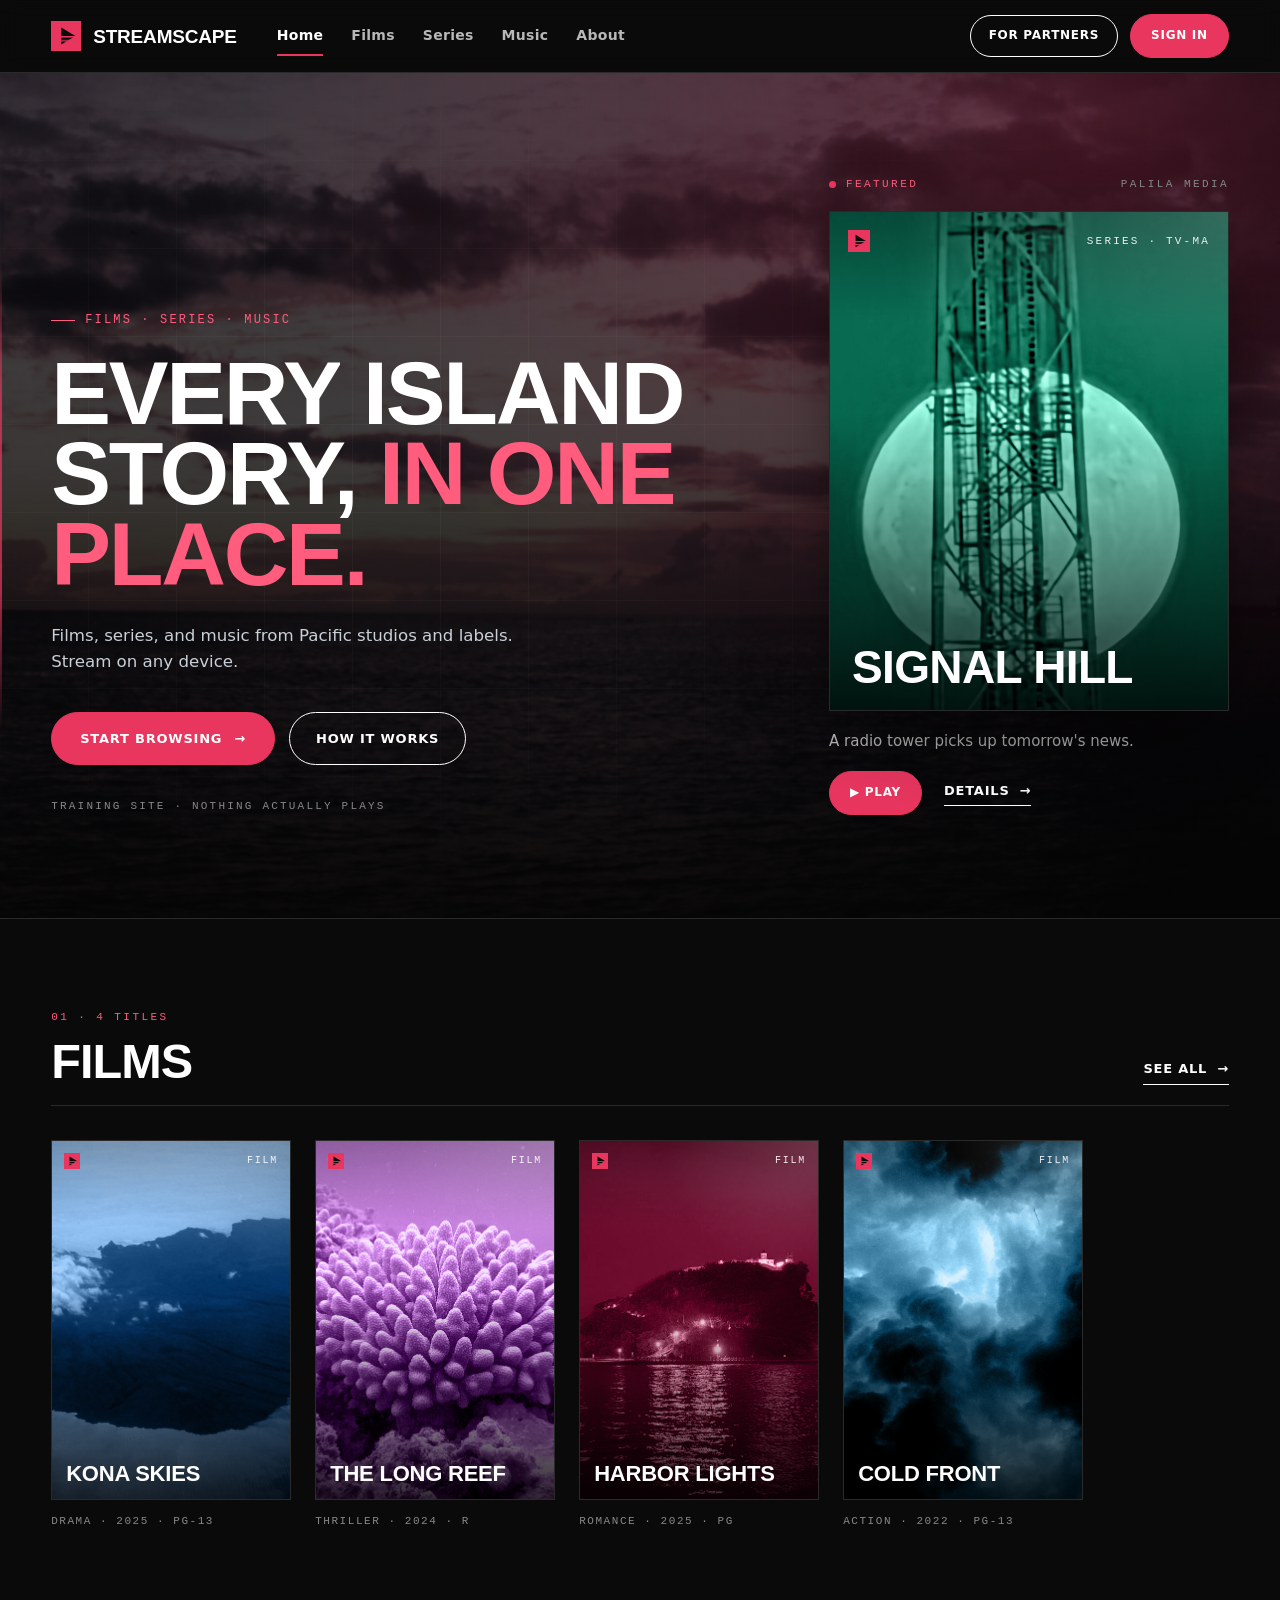
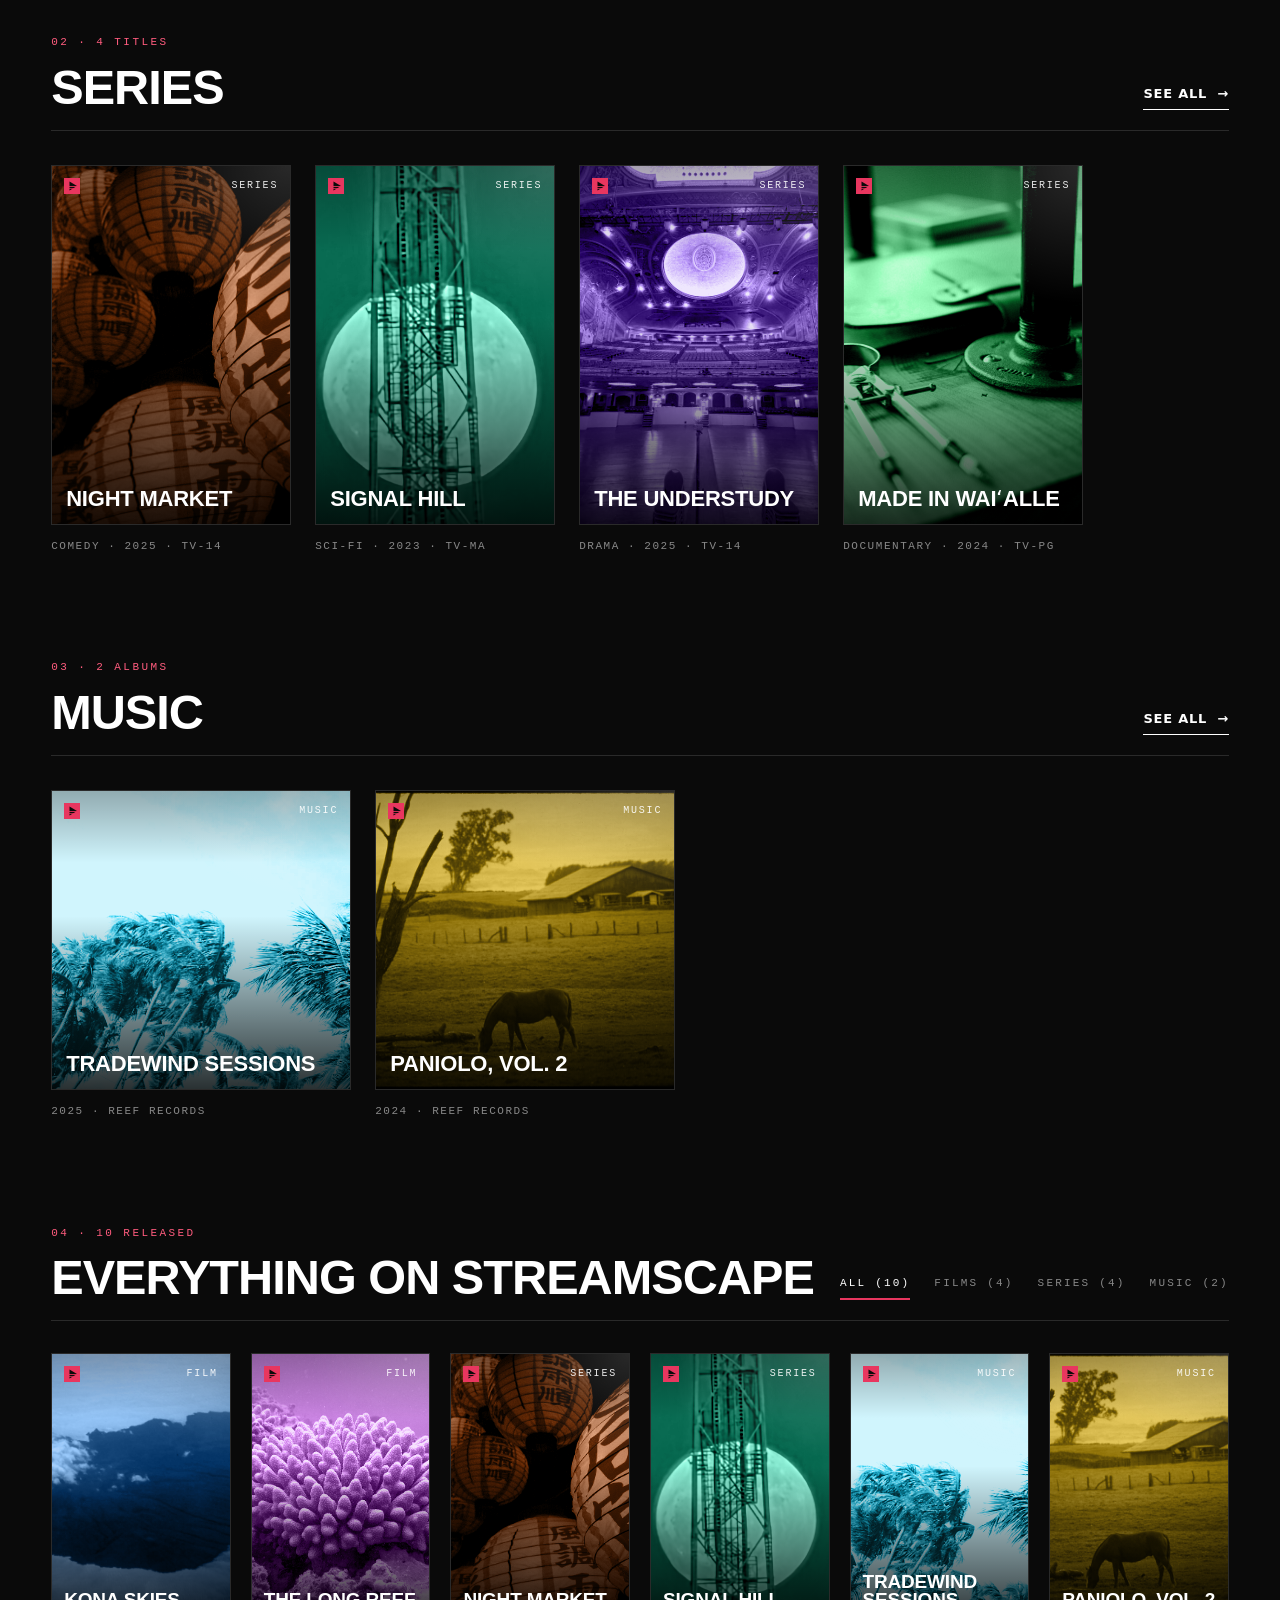
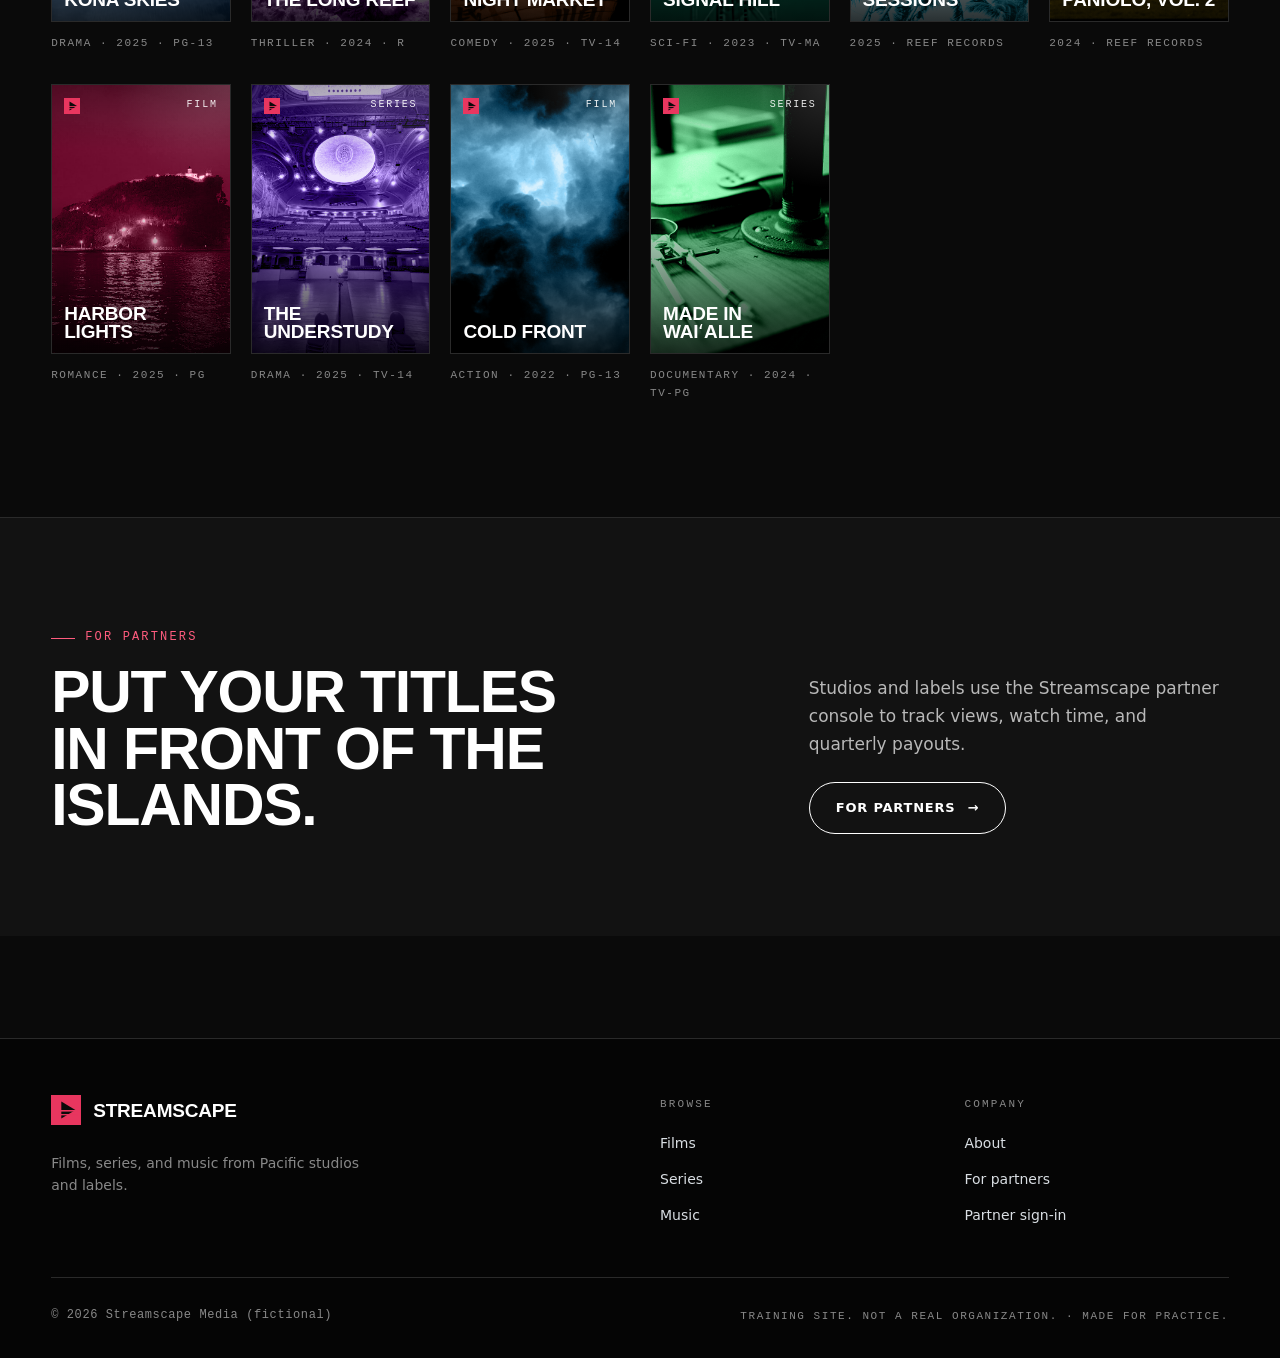
==== index.html @ 816b5783 "Initial implementation" ====
<!-- MOCK SITE FOR TRAINING. Not a real organization. -->
<!doctype html>
<html lang="en">
<head>
<meta charset="utf-8">
<meta name="viewport" content="width=device-width, initial-scale=1">
<title>Streamscape · Movies, series, and music</title>
<link rel="stylesheet" href="assets/css/public.css">
</head>
<body>
<header class="hd">
  <div class="hd__in">
    <a class="hd__brand" href="index.html">
      <svg class="hd__logo" viewBox="0 0 64 64" aria-hidden="true"><rect width="64" height="64" fill="#e8365f"/><path d="M22 14 L52 32 L22 50 Z" fill="#0a0a0a"/><rect class="rip" x="16" y="32" width="40" height="3.4" fill="#e8365f"/><rect class="rip rip--2" x="16" y="40.6" width="40" height="2.8" fill="#e8365f"/></svg>
      <span class="wordmark">Streamscape</span>
    </a>
    <nav class="hd__nav">
      <a href="index.html" class="is-active">Home</a>
      <a href="index.html#films">Films</a>
      <a href="index.html#series">Series</a>
      <a href="index.html#music">Music</a>
      <a href="about.html">About</a>
    </nav>
    <div class="hd__cta">
      <a class="pill pill--line" href="partners.html">For partners</a>
      <a class="pill pill--solid" href="#">Sign in</a>
    </div>
  </div>
</header>

<section class="hero">
  <img class="hero__photo" src="assets/photos/hero-coast.jpg" alt="">
  <div class="hero__shade"></div>
  <div class="grid-lines"></div>
  <div class="rail"></div>
  <div class="hero__in">
    <div class="hero__copy">
      <div class="eyebrow"><span class="eyebrow__rule"></span>Films · Series · Music</div>
      <h1 class="display-1">
        <span class="w"><span>Every</span></span>
        <span class="w"><span>island</span></span>
        <span class="w"><span>story,</span></span>
        <span class="w w--accent"><span class="accent">in</span></span>
        <span class="w"><span class="accent">one</span></span>
        <span class="w"><span class="accent">place.</span></span>
      </h1>
      <p class="lede">Films, series, and music from Pacific studios and labels. Stream on any device.</p>
      <div class="hero__cta">
        <a class="pill pill--solid pill--lg pill--lift pill--arrow" href="#films">Start browsing <span>&rarr;</span></a>
        <a class="pill pill--line pill--lg" href="about.html">How it works</a>
      </div>
      <div class="hero__note">Training site · nothing actually plays</div>
    </div>
    <div class="feat" id="featured"></div>
  </div>
</section>

<main class="main">
  <div id="rows" style="display:contents"></div>

  <section class="reveal" id="all">
    <div class="row__head all__head">
      <div><div class="micro" id="all-count">04</div><h2 class="display-2">Everything on Streamscape</h2></div>
      <div class="all__tabs" id="all-tabs"></div>
    </div>
    <div class="all__grid" id="all-grid"></div>
  </section>
</main>

<section class="band">
  <div class="band__in">
    <div class="band__lead reveal">
      <div class="eyebrow"><span class="eyebrow__rule"></span>For partners</div>
      <h2>Put your titles in front of the islands.</h2>
    </div>
    <div class="band__side">
      <p>Studios and labels use the Streamscape partner console to track views, watch time, and quarterly payouts.</p>
      <a class="pill pill--line pill--lg pill--arrow" href="partners.html">For partners <span>&rarr;</span></a>
    </div>
  </div>
</section>

<footer class="ft">
  <div class="ft__in">
    <div class="ft__grid">
      <div class="ft__brand">
        <a href="index.html"><img src="assets/logo/streamscape-mark.svg" alt=""><span class="wordmark">Streamscape</span></a>
        <p class="ft__tag">Films, series, and music from Pacific studios and labels.</p>
      </div>
      <div class="ft__col"><h4>Browse</h4><ul><li><a href="index.html#films">Films</a></li><li><a href="index.html#series">Series</a></li><li><a href="index.html#music">Music</a></li></ul></div>
      <div class="ft__col"><h4>Company</h4><ul><li><a href="about.html">About</a></li><li><a href="partners.html">For partners</a></li><li><a href="partners/login.html">Partner sign-in</a></li></ul></div>
    </div>
    <div class="ft__bottom">
      <span class="ft__copy">&copy; 2026 Streamscape Media (fictional)</span>
      <span class="ft__note">Training site. Not a real organization. · Made for practice.</span>
    </div>
  </div>
</footer>

<script src="assets/js/data.js"></script>
<script src="assets/js/app.js"></script>
<script src="assets/js/public.js"></script>
</body>
</html>
---- assets/css/public.css ----
/* Streamscape PUBLIC SITE (MOCK SITE FOR TRAINING)
   Implemented from the Claude Design handoff "Streamscape Redesign" on the Kapu dark-editorial
   design system (near-black surfaces, white ink, display caps, mono micro-labels, sharp corners,
   pill buttons) with Streamscape's red accent.
   Fonts: the design system loads Archivo Black, Manrope and JetBrains Mono from Google Fonts.
   This site runs offline from file://, so those names come first in each stack and system fonts
   stand in when they are not installed (font-synthesis is off so a heavy fallback is used
   for display type instead of a faked bold).
   The partner console, sign-in and onboarding pages keep their own stylesheet (style.css). */

:root {
  --paper: #0a0a0a;
  --paper-2: #121212;
  --paper-3: #050505;
  --paper-elev: #1a1a1a;
  --ink: #ffffff;
  --ink-2: #e8ebed;
  --ink-3: #b8c0c8;
  --muted: #b8b8b8;
  --muted-2: #888888;
  --muted-3: #5a5a5a;
  --rule: #2a2a2a;
  --rule-2: #1d1d1d;
  --brand: #e8365f;
  --brand-2: #ff5c7e;
  --lede: #c9d0d7;
  --display: "Archivo Black", "Arial Black", "Helvetica Neue", Arial, sans-serif;
  --body: "Manrope", "Inter", system-ui, "Segoe UI", "Helvetica Neue", Arial, sans-serif;
  --mono: "JetBrains Mono", ui-monospace, Menlo, Consolas, monospace;
  --ease: cubic-bezier(.2, .6, .2, 1);
  --ease-out: cubic-bezier(.16, 1, .3, 1);
  --shadow-pop: 0 30px 80px -30px rgba(0, 0, 0, .85);
  --gutter: clamp(20px, 4vw, 56px);
}

*, *::before, *::after { box-sizing: border-box; }
html { -webkit-text-size-adjust: 100%; scroll-behavior: smooth; scroll-padding-top: 96px; }
html, body { margin: 0; padding: 0; }
body { background: var(--paper); color: var(--ink); font-family: var(--body); font-size: 16px; line-height: 1.65; -webkit-font-smoothing: antialiased; text-rendering: optimizeLegibility; min-height: 100vh; }
img, svg { display: block; max-width: 100%; }
a { color: inherit; text-decoration: none; transition: color .2s var(--ease); }
button { font: inherit; color: inherit; background: none; border: 0; cursor: pointer; padding: 0; }
h1, h2, h3, h4, p { margin: 0; }
ul { margin: 0; padding: 0; list-style: none; }
::selection { background: var(--brand); color: var(--paper); }
:focus-visible { outline: 2px solid var(--brand-2); outline-offset: 2px; border-radius: 2px; }
:focus:not(:focus-visible) { outline: none; }
[hidden] { display: none !important; }

.display { font-family: var(--display); font-weight: 900; font-synthesis-weight: none; text-transform: uppercase; }
.mono { font-family: var(--mono); }

/* ---------- Motion ---------- */
@keyframes ssUp { from { opacity: 0; transform: translateY(24px); } to { opacity: 1; transform: none; } }
@keyframes ssWord { from { transform: translateY(110%); } to { transform: none; } }
@keyframes ssKen { from { transform: scale(1.12); } to { transform: scale(1); } }
@keyframes ssRail { from { transform: scaleY(0); } to { transform: scaleY(1); } }
@keyframes ssRule { from { transform: scaleX(0); } to { transform: scaleX(1); } }
@keyframes ssPulse { 0% { box-shadow: 0 0 0 0 rgba(232, 54, 95, .6); } 70% { box-shadow: 0 0 0 10px rgba(232, 54, 95, 0); } 100% { box-shadow: 0 0 0 0 rgba(232, 54, 95, 0); } }
@keyframes ssPoster { from { opacity: 0; transform: translateY(28px) scale(.97); } to { opacity: 1; transform: none; } }
@keyframes ssToast { from { opacity: 0; transform: translate(-50%, 16px); } to { opacity: 1; transform: translate(-50%, 0); } }
@keyframes ssRipple { from { transform: scaleX(1); } to { transform: scaleX(.3); } }
.up { animation: ssUp .9s var(--ease-out) var(--d, 0s) both; }
@supports (animation-timeline: view()) {
  .reveal { animation: ssUp linear both; animation-timeline: view(); animation-range: entry 0% entry 45%; }
}
@media (prefers-reduced-motion: reduce) {
  html { scroll-behavior: auto; }
  *, *::before, *::after { animation: none !important; transition: none !important; }
}

/* ---------- Header ---------- */
.hd { position: sticky; top: 0; z-index: 40; background: rgba(10, 10, 10, .9); backdrop-filter: saturate(140%) blur(10px); -webkit-backdrop-filter: saturate(140%) blur(10px); border-bottom: 1px solid var(--rule); }
.hd__in { padding-inline: var(--gutter); display: flex; align-items: center; gap: 12px 40px; min-height: 72px; flex-wrap: wrap; }
.hd__brand { display: inline-flex; align-items: center; gap: 12px; color: var(--ink); }
.hd__brand:hover { color: var(--ink); opacity: .85; }
.hd__logo { width: 30px; height: 30px; }
.hd__logo .rip { transform-box: fill-box; transform-origin: center; animation: ssRipple 1.1s var(--ease) .7s 4 alternate both; }
.hd__logo .rip--2 { animation-delay: .95s; }
.wordmark { font-family: var(--display); font-weight: 900; font-synthesis-weight: none; text-transform: uppercase; font-size: 19px; letter-spacing: -.01em; line-height: 1; }
.hd__nav { display: flex; gap: 28px; flex-wrap: wrap; }
.hd__nav a { position: relative; font-size: 14px; font-weight: 600; letter-spacing: .02em; color: var(--muted); padding: 8px 0; }
.hd__nav a::after { content: ""; position: absolute; left: 0; right: 0; bottom: 0; height: 2px; background: var(--brand); transform: scaleX(0); transform-origin: left; transition: transform .25s var(--ease); }
.hd__nav a:hover { color: var(--ink); }
.hd__nav a.is-active { color: var(--ink); }
.hd__nav a.is-active::after { transform: scaleX(1); }
.hd__cta { margin-left: auto; display: flex; align-items: center; gap: 12px; }

/* ---------- Buttons + links ---------- */
.pill { display: inline-flex; align-items: center; justify-content: center; gap: 10px; font-family: var(--body); font-weight: 700; font-size: 12px; letter-spacing: .06em; text-transform: uppercase; white-space: nowrap; padding: 10px 18px; border-radius: 999px; border: 1px solid transparent; transition: background .2s var(--ease), color .2s var(--ease), transform .2s var(--ease), gap .3s var(--ease); }
.pill--solid { background: var(--brand); border-color: var(--brand); color: #fff; padding: 11px 20px; }
.pill--solid:hover { background: var(--brand-2); border-color: var(--brand-2); color: #fff; }
.pill--line { border-color: var(--ink); color: var(--ink); }
.pill--line:hover { background: var(--ink); color: var(--paper); }
.pill--lg { font-size: 13px; gap: 12px; padding: 14px 26px; }
.pill--lg.pill--solid { padding: 15px 28px; }
.pill--lift:hover { transform: translateY(-1px); }
.pill--arrow:hover { gap: 18px; }
.link-ul { display: inline-flex; align-items: center; gap: 10px; font-size: 13px; font-weight: 700; letter-spacing: .06em; text-transform: uppercase; color: var(--ink); padding-bottom: 4px; border-bottom: 1px solid var(--ink); transition: gap .3s var(--ease), color .2s var(--ease), border-color .2s var(--ease); }
.link-ul:hover { color: var(--brand-2); border-color: var(--brand-2); gap: 18px; }
.eyebrow { display: inline-flex; align-items: center; gap: 10px; font-family: var(--mono); font-size: 12px; font-weight: 500; letter-spacing: .18em; text-transform: uppercase; color: var(--brand-2); }
.eyebrow__rule { width: 24px; height: 1px; background: var(--brand-2); transform-origin: left; animation: ssRule .9s var(--ease-out) .15s both; }
.micro { font-family: var(--mono); font-size: 11px; letter-spacing: .22em; text-transform: uppercase; color: var(--brand-2); }
.micro--dim { color: var(--muted-2); }
.finenote { margin-top: 28px; font-family: var(--mono); font-size: 11px; letter-spacing: .14em; text-transform: uppercase; color: var(--muted-2); }

/* ---------- Heroes ---------- */
.hero { position: relative; overflow: hidden; border-bottom: 1px solid var(--rule); background: radial-gradient(900px 560px at 88% -8%, rgba(232, 54, 95, .2), transparent 65%), var(--paper-3); }
.hero__photo { position: absolute; inset: 0; width: 100%; height: 100%; object-fit: cover; object-position: 50% 85%; filter: grayscale(.4) brightness(.5) contrast(1.05); animation: ssKen 22s var(--ease-out) both; }
.hero__shade { position: absolute; inset: 0; background: radial-gradient(ellipse at 85% 5%, rgba(232, 54, 95, .24), transparent 55%), linear-gradient(180deg, rgba(5, 6, 10, .45) 0%, rgba(5, 6, 10, .55) 45%, rgba(5, 5, 5, .94) 100%); }
.hero--about .hero__photo { object-position: 50% 50%; filter: grayscale(.45) brightness(.5) contrast(1.05); }
.hero--about .hero__shade { background: radial-gradient(ellipse at 85% 5%, rgba(232, 54, 95, .2), transparent 55%), linear-gradient(90deg, rgba(5, 5, 5, .88) 0%, rgba(5, 5, 5, .6) 55%, rgba(5, 5, 5, .35) 100%); }
.hero--about, .hero--partners { background: radial-gradient(900px 560px at 88% -8%, rgba(232, 54, 95, .16), transparent 65%), var(--paper-3); }
.grid-lines { position: absolute; inset: 0; pointer-events: none; background-image: linear-gradient(90deg, rgba(255, 255, 255, .035) 1px, transparent 1px), linear-gradient(0deg, rgba(255, 255, 255, .035) 1px, transparent 1px); background-size: 88px 88px; -webkit-mask-image: radial-gradient(ellipse at 30% 45%, #000 15%, transparent 72%); mask-image: radial-gradient(ellipse at 30% 45%, #000 15%, transparent 72%); }
.grid-lines--r { -webkit-mask-image: radial-gradient(ellipse at 70% 40%, #000 10%, transparent 70%); mask-image: radial-gradient(ellipse at 70% 40%, #000 10%, transparent 70%); }
.rail { position: absolute; top: 22%; bottom: 22%; left: 0; width: 2px; transform-origin: top; animation: ssRail 1.4s var(--ease-out) .2s both; background: linear-gradient(180deg, transparent, var(--brand) 30%, var(--brand) 70%, transparent); opacity: .7; }
.hero__in { position: relative; padding: clamp(56px, 8vw, 112px) var(--gutter); display: flex; flex-wrap: wrap; align-items: flex-end; gap: 56px 72px; }
.hero__copy { flex: 1 1 560px; min-width: 0; }
.display-1 { font-family: var(--display); font-weight: 900; font-synthesis-weight: none; text-transform: uppercase; font-size: clamp(44px, 7vw, 112px); line-height: .9; letter-spacing: -.025em; color: var(--ink); margin: 22px 0 28px; max-width: 13ch; }
.display-1 .accent, .accent { color: var(--brand-2); }
.w { display: inline-block; overflow: hidden; vertical-align: top; padding-bottom: .08em; margin-bottom: -.08em; }
.w > span { display: inline-block; animation: ssWord 1s var(--ease-out) both; }
.w:nth-child(1) > span { animation-delay: .12s; }
.w:nth-child(2) > span { animation-delay: .19s; }
.w:nth-child(3) > span { animation-delay: .26s; }
.w:nth-child(4) > span { animation-delay: .33s; }
.w:nth-child(5) > span { animation-delay: .40s; }
.w:nth-child(6) > span { animation-delay: .47s; }
.lede { font-size: clamp(16px, 1.3vw, 20px); line-height: 1.6; color: var(--lede); max-width: 48ch; text-wrap: pretty; animation: ssUp .9s var(--ease-out) .45s both; }
.lede--wide { max-width: 58ch; font-size: clamp(17px, 1.3vw, 21px); }
.hero__cta { display: flex; flex-wrap: wrap; gap: 14px; margin-top: 36px; animation: ssUp .9s var(--ease-out) .6s both; }
.hero__note { margin-top: 32px; font-family: var(--mono); font-size: 11px; letter-spacing: .2em; text-transform: uppercase; color: var(--muted-2); animation: ssUp .9s var(--ease-out) .75s both; }

/* Featured poster column (home hero) */
.feat { flex: 0 1 400px; min-width: 0; display: flex; flex-direction: column; gap: 18px; animation: ssPoster 1.1s var(--ease-out) .3s both; }
.feat__head { display: flex; justify-content: space-between; gap: 12px; font-family: var(--mono); font-size: 11px; letter-spacing: .22em; text-transform: uppercase; }
.live { display: inline-flex; align-items: center; gap: 10px; color: var(--brand-2); }
.live__dot { width: 7px; height: 7px; border-radius: 50%; background: var(--brand); animation: ssPulse 2.2s var(--ease) infinite; }
.feat > p { font-size: 15px; line-height: 1.6; color: var(--muted); }
.feat__actions { display: flex; flex-wrap: wrap; align-items: center; gap: 22px; }

/* ---------- Posters ---------- */
.poster { position: relative; overflow: hidden; isolation: isolate; border: 1px solid var(--rule); background: var(--art, #333); transition: transform .35s var(--ease), border-color .35s var(--ease); display: block; }
.poster--2x3 { aspect-ratio: 2 / 3; }
.poster--1x1 { aspect-ratio: 1 / 1; }
.poster--4x5 { aspect-ratio: 4 / 5; }
.poster--pop { box-shadow: var(--shadow-pop); }
a:hover > .poster, .poster:hover { transform: translateY(-4px); border-color: var(--brand); }
.poster__img { position: absolute; inset: 0; width: 100%; height: 100%; background-size: cover; background-repeat: no-repeat; background-position: var(--pos, 50% 50%); filter: grayscale(1) contrast(1.15) brightness(.92); transition: transform 1.2s var(--ease); }
a:hover > .poster .poster__img, .poster:hover .poster__img { transform: scale(1.07); }
.poster__tint { position: absolute; inset: 0; pointer-events: none; background: var(--art, #333); mix-blend-mode: color; opacity: .92; }
.poster__shade { position: absolute; inset: 0; pointer-events: none; background: radial-gradient(120% 70% at 100% 0%, rgba(255, 255, 255, .16), transparent 55%), linear-gradient(180deg, rgba(0, 0, 0, .3) 0%, rgba(0, 0, 0, 0) 24%, rgba(0, 0, 0, 0) 42%, rgba(0, 0, 0, .8) 100%); }
.poster__top { position: absolute; pointer-events: none; top: 12px; left: 12px; right: 12px; display: flex; justify-content: space-between; align-items: center; gap: 8px; }
.poster__top img { width: 16px; height: 16px; }
.poster__kind { font-family: var(--mono); font-size: 10px; letter-spacing: .18em; text-transform: uppercase; color: rgba(255, 255, 255, .9); }
.poster__title { position: absolute; pointer-events: none; left: 14px; right: 14px; bottom: 14px; font-family: var(--display); font-weight: 900; font-synthesis-weight: none; text-transform: uppercase; font-size: 22px; line-height: .95; letter-spacing: -.01em; color: #fff; text-wrap: balance; }
.poster--sm .poster__title { font-size: 19px; left: 12px; right: 12px; bottom: 12px; }
.poster--lg .poster__shade { background: radial-gradient(120% 70% at 100% 0%, rgba(255, 255, 255, .18), transparent 55%), linear-gradient(180deg, rgba(0, 0, 0, .32) 0%, rgba(0, 0, 0, 0) 22%, rgba(0, 0, 0, 0) 40%, rgba(0, 0, 0, .82) 100%); }
.poster--lg .poster__top { top: 18px; left: 18px; right: 18px; gap: 12px; }
.poster--lg .poster__top img { width: 22px; height: 22px; }
.poster--lg .poster__kind { font-size: 11px; letter-spacing: .2em; }
.poster--lg .poster__title { left: 22px; right: 22px; bottom: 22px; font-size: clamp(34px, 3.6vw, 48px); line-height: .92; letter-spacing: -.015em; }
.poster--hero .poster__top { top: 18px; left: 18px; right: 18px; gap: 12px; }
.poster--hero .poster__top img { width: 22px; height: 22px; }
.poster--hero .poster__kind { font-size: 11px; letter-spacing: .2em; }
.poster--hero .poster__title { left: 20px; right: 20px; bottom: 20px; font-size: clamp(28px, 2.8vw, 38px); line-height: .92; letter-spacing: -.015em; }

.tile { display: flex; flex-direction: column; gap: 12px; color: var(--ink); scroll-snap-align: start; min-width: 0; }
.tile:hover { color: var(--ink); }
.tile__meta { font-family: var(--mono); font-size: 11px; letter-spacing: .14em; text-transform: uppercase; color: var(--muted-2); }

/* ---------- Main + rows ---------- */
.main { padding: clamp(56px, 7vw, 96px) var(--gutter) 0; display: flex; flex-direction: column; gap: clamp(64px, 7vw, 104px); }
.row__head { display: flex; align-items: flex-end; justify-content: space-between; gap: 16px 24px; flex-wrap: wrap; padding-bottom: 20px; margin-bottom: 28px; border-bottom: 1px solid var(--rule); }
.display-2 { font-family: var(--display); font-weight: 900; font-synthesis-weight: none; text-transform: uppercase; font-size: clamp(32px, 3.8vw, 56px); line-height: .95; letter-spacing: -.02em; color: var(--ink); margin: 12px 0 0; }
.display-3 { font-family: var(--display); font-weight: 900; font-synthesis-weight: none; text-transform: uppercase; font-size: clamp(28px, 3.2vw, 44px); line-height: .95; letter-spacing: -.02em; color: var(--ink); margin: 12px 0 0; }
.rail-scroll { display: grid; grid-auto-flow: column; grid-auto-columns: minmax(200px, 240px); gap: 24px; overflow-x: auto; overflow-y: hidden; padding-top: 6px; padding-bottom: 14px; scroll-snap-type: x proximity; }
.rail-scroll--sq { grid-auto-columns: minmax(260px, 300px); }
.all__head { margin-bottom: 32px; }
.all__tabs { display: flex; flex-wrap: wrap; gap: 24px; }
.tab { font-family: var(--mono); font-size: 11px; letter-spacing: .2em; text-transform: uppercase; color: var(--muted-2); padding: 6px 0; border-bottom: 2px solid transparent; transition: color .2s var(--ease), border-color .2s var(--ease); }
.tab:hover { color: var(--ink); }
.tab.is-active { color: var(--ink); border-bottom-color: var(--brand); }
.all__grid { display: grid; grid-template-columns: repeat(auto-fill, minmax(168px, 1fr)); gap: 32px 20px; }

/* Partners band (home) */
.band { margin-top: clamp(80px, 9vw, 136px); background: var(--paper-2); border-top: 1px solid var(--rule); }
.band__in { padding: clamp(64px, 8vw, 112px) var(--gutter); display: flex; flex-wrap: wrap; align-items: flex-end; justify-content: space-between; gap: 32px 72px; }
.band__lead { flex: 1 1 520px; min-width: 0; }
.band__lead h2 { font-family: var(--display); font-weight: 900; font-synthesis-weight: none; text-transform: uppercase; font-size: clamp(34px, 4.6vw, 64px); line-height: .96; letter-spacing: -.02em; color: var(--ink); margin: 16px 0 0; max-width: 16ch; }
.band__side { flex: 0 1 420px; min-width: 0; display: flex; flex-direction: column; align-items: flex-start; gap: 24px; }
.band__side p { font-size: 17px; line-height: 1.65; color: var(--muted); }

/* ---------- Title page ---------- */
.thero { position: relative; overflow: hidden; border-bottom: 1px solid var(--rule); background: var(--glow, transparent), var(--paper-3); }
.thero__blur { position: absolute; top: -40px; left: -40px; width: calc(100% + 80px); height: calc(100% + 80px); filter: blur(28px) grayscale(.3) brightness(.4); background-size: cover; background-position: center; background-repeat: no-repeat; }
.thero__glow { position: absolute; inset: 0; background: var(--glow, transparent); }
.thero__shade { position: absolute; inset: 0; background: linear-gradient(180deg, rgba(5, 5, 5, .25) 0%, rgba(5, 5, 5, .55) 60%, rgba(5, 5, 5, .94) 100%); }
.thero__in { position: relative; padding: clamp(28px, 4vw, 48px) var(--gutter) clamp(56px, 7vw, 96px); }
.crumbs { display: flex; flex-wrap: wrap; align-items: center; gap: 10px; font-family: var(--mono); font-size: 11px; letter-spacing: .2em; text-transform: uppercase; color: var(--muted-2); }
.crumbs a { color: var(--muted); }
.crumbs a:hover { color: var(--ink); }
.crumbs .cur { color: var(--ink); }
.thero__body { display: flex; flex-wrap: wrap; align-items: flex-end; gap: 40px clamp(40px, 5vw, 80px); margin-top: clamp(28px, 4vw, 48px); }
.thero__poster { flex: 0 1 340px; min-width: 220px; animation: ssPoster 1.1s var(--ease-out) .05s both; }
.thero__copy { flex: 1 1 440px; min-width: 0; }
.thero__copy h1 { font-family: var(--display); font-weight: 900; font-synthesis-weight: none; text-transform: uppercase; font-size: clamp(44px, 7vw, 108px); line-height: .9; letter-spacing: -.025em; color: var(--ink); margin: 20px 0 24px; text-wrap: balance; animation: ssUp .9s var(--ease-out) .1s both; }
.thero__copy .lede { max-width: 44ch; font-size: clamp(17px, 1.3vw, 21px); }
.thero__cta { display: flex; flex-wrap: wrap; gap: 14px; margin-top: 32px; animation: ssUp .9s var(--ease-out) .55s both; }
.specs { display: grid; grid-template-columns: repeat(auto-fit, minmax(130px, 1fr)); gap: 24px; margin-top: 44px; max-width: 720px; }
.spec { border-top: 1px solid var(--rule); padding-top: 14px; animation: ssUp .8s var(--ease-out) var(--d, .55s) both; }
.spec__k { font-family: var(--mono); font-size: 10.5px; letter-spacing: .22em; text-transform: uppercase; color: var(--muted-2); }
.spec__v { margin-top: 6px; font-size: 16px; font-weight: 600; color: var(--ink-2); }
.unavail { border-bottom: 1px solid var(--rule); background: var(--paper-3); }
.unavail__in { padding: clamp(72px, 10vw, 144px) var(--gutter); }
.unavail h1 { font-family: var(--display); font-weight: 900; font-synthesis-weight: none; text-transform: uppercase; font-size: clamp(40px, 6vw, 88px); line-height: .92; letter-spacing: -.025em; color: var(--ink); margin: 20px 0 32px; max-width: 14ch; animation: ssUp .9s var(--ease-out) .1s both; }

/* ---------- About + partners blocks ---------- */
.block { display: flex; flex-wrap: wrap; gap: 20px 64px; padding-block: 40px 48px; border-top: 1px solid var(--rule); }
.block:last-of-type { border-bottom: 1px solid var(--rule); }
.block__lead { flex: 1 1 320px; min-width: 0; }
.block__lead h2, .block__lead h3 { font-family: var(--display); font-weight: 900; font-synthesis-weight: none; text-transform: uppercase; font-size: clamp(26px, 2.8vw, 40px); line-height: 1; letter-spacing: -.015em; color: var(--ink); margin: 12px 0 0; max-width: 14ch; }
.block__lead h3 { margin-top: 0; }
.block__body { flex: 1.4 1 460px; min-width: 0; font-size: 17px; line-height: 1.65; color: var(--muted); max-width: 62ch; }
.block__body a { color: var(--brand-2); border-bottom: 1px solid rgba(255, 92, 126, .5); }
.block__body a:hover { color: #fff; border-color: #fff; }
.block__body--col { display: flex; flex-direction: column; align-items: flex-start; gap: 24px; max-width: none; }
.contact { flex: 1.4 1 460px; min-width: 0; display: flex; flex-direction: column; }
.contact__row { display: flex; flex-wrap: wrap; justify-content: space-between; gap: 6px 24px; padding-block: 16px; border-bottom: 1px solid var(--rule-2); }
.contact__row:last-child { border-bottom: 0; padding-bottom: 0; }
.contact__k { font-family: var(--mono); font-size: 11px; letter-spacing: .22em; text-transform: uppercase; color: var(--muted-2); }
.contact__v { font-family: var(--mono); font-size: 14px; color: var(--ink-2); }
.perks { display: grid; grid-template-columns: repeat(auto-fit, minmax(260px, 1fr)); border-top: 1px solid var(--rule); border-left: 1px solid var(--rule); margin-top: 36px; }
.perk { padding: 32px 28px; border-right: 1px solid var(--rule); border-bottom: 1px solid var(--rule); display: flex; flex-direction: column; gap: 14px; min-height: 240px; transition: background .3s var(--ease); }
.perk:hover { background: rgba(232, 54, 95, .05); }
.perk__title { font-family: var(--display); font-weight: 900; font-synthesis-weight: none; text-transform: uppercase; font-size: clamp(26px, 2.4vw, 36px); line-height: 1; letter-spacing: -.015em; color: var(--ink); margin: auto 0 4px; }
.perk p { font-size: 15px; line-height: 1.6; color: var(--muted); }
.newp { margin-top: clamp(56px, 7vw, 96px); align-items: flex-start; border-bottom: 1px solid var(--rule); }

/* ---------- Footer ---------- */
.ft { margin-top: clamp(72px, 8vw, 120px); background: var(--paper-3); border-top: 1px solid var(--rule); color: var(--muted); }
.ft__in { padding: 56px var(--gutter) 32px; }
.ft__grid { display: grid; grid-template-columns: repeat(auto-fit, minmax(180px, 1fr)); gap: 40px; padding-bottom: 48px; border-bottom: 1px solid var(--rule); }
.ft__brand { grid-column: span 2; min-width: 0; }
.ft__brand a { display: inline-flex; align-items: center; gap: 12px; color: var(--ink); }
.ft__brand img { width: 30px; height: 30px; }
.ft__tag { margin-top: 18px; font-size: 14px; line-height: 1.6; color: var(--muted-2); max-width: 36ch; }
.ft__col h4 { font-family: var(--mono); font-weight: 400; font-size: 11px; letter-spacing: .2em; text-transform: uppercase; color: var(--muted-2); margin-bottom: 16px; }
.ft__col ul { display: flex; flex-direction: column; gap: 10px; }
.ft__col a { font-size: 14px; color: #d9dee3; }
.ft__col a:hover { color: var(--brand-2); }
.ft__bottom { display: flex; flex-wrap: wrap; justify-content: space-between; align-items: center; gap: 12px 24px; padding-top: 28px; }
.ft__copy { font-family: var(--mono); font-size: 12px; letter-spacing: .05em; color: var(--muted-2); }
.ft__note { font-family: var(--mono); font-size: 11px; letter-spacing: .14em; text-transform: uppercase; color: var(--muted-2); }

/* ---------- Toast ---------- */
.toast { position: fixed; left: 50%; bottom: 28px; transform: translateX(-50%); animation: ssToast .45s var(--ease-out) both; z-index: 60; max-width: calc(100% - 40px); display: flex; align-items: center; gap: 12px; padding: 14px 20px; background: var(--paper-elev); border: 1px solid var(--rule); box-shadow: var(--shadow-pop); font-family: var(--mono); font-size: 12px; letter-spacing: .12em; text-transform: uppercase; color: var(--ink-2); }
.toast::before { content: ""; width: 8px; height: 8px; border-radius: 50%; background: var(--brand); flex-shrink: 0; }

/* ---------- Responsive ---------- */
@media (max-width: 720px) {
  .hd__in { gap: 10px 20px; padding-block: 10px; }
  .hd__nav { gap: 18px; }
  .hd__cta { margin-left: 0; }
  .hero__in { gap: 40px; }
  .feat { flex-basis: 100%; }
  .thero__poster { flex-basis: 100%; min-width: 0; max-width: 300px; }
  .ft__brand { grid-column: span 1; }
}
/* Narrow phones: long single words ("STREAMSCAPE.", "UNDERSTUDY") must fit the column instead of
   being clipped by the hero's overflow:hidden. */
@media (max-width: 480px) {
  .display-1, .thero__copy h1, .unavail h1 { font-size: clamp(28px, 9.5vw, 44px); }
}
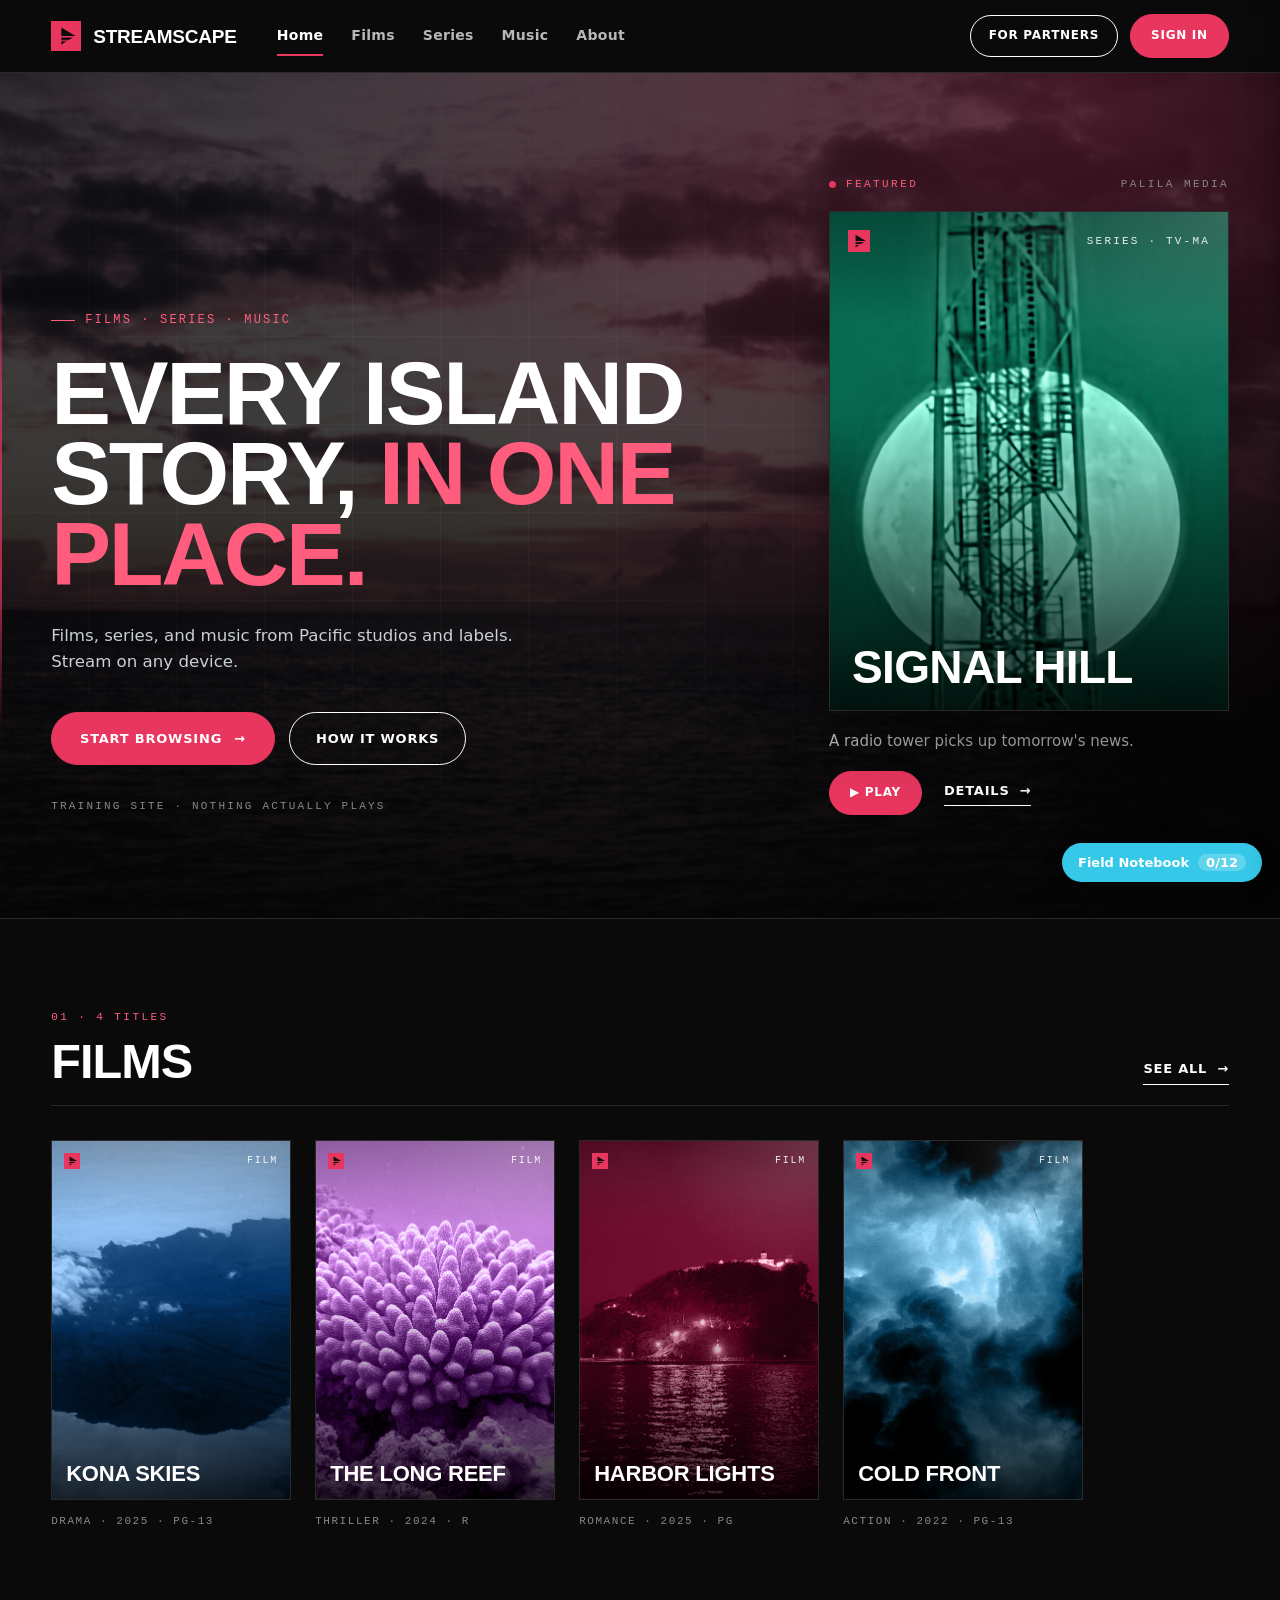
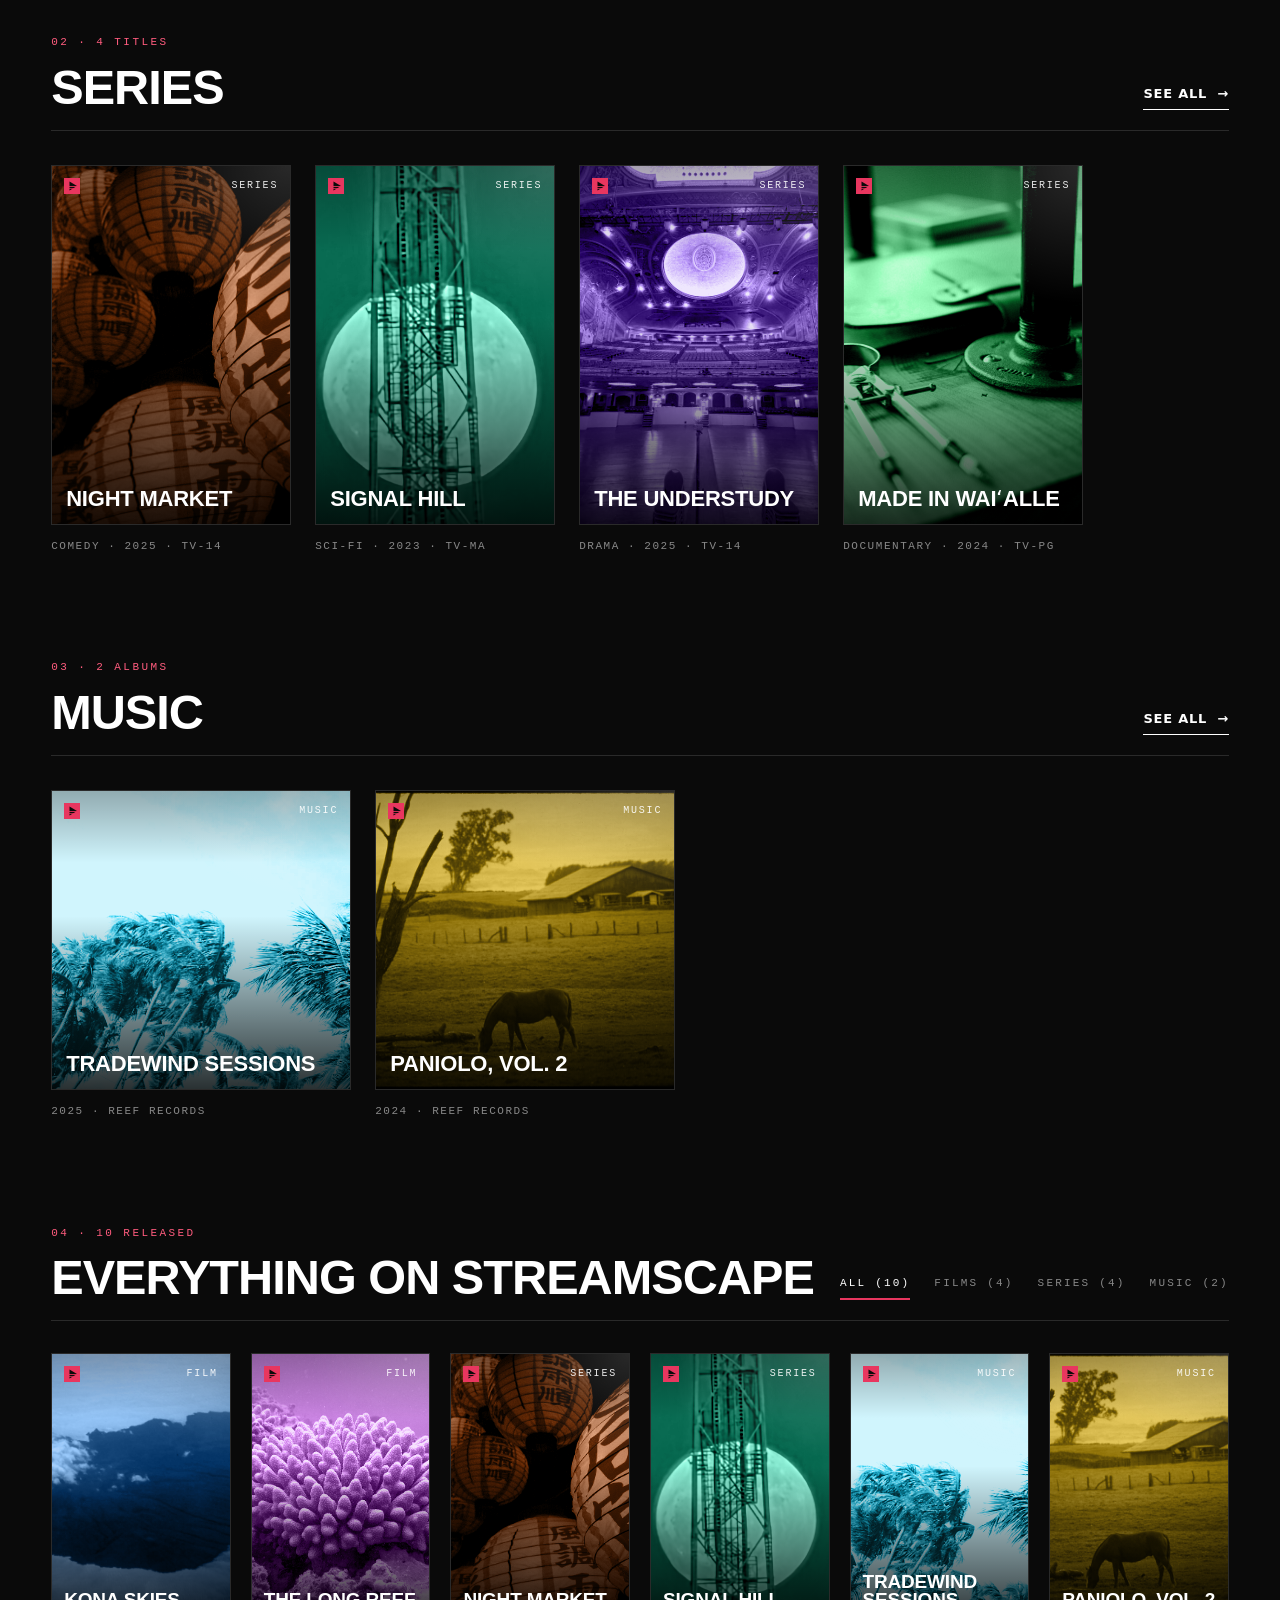
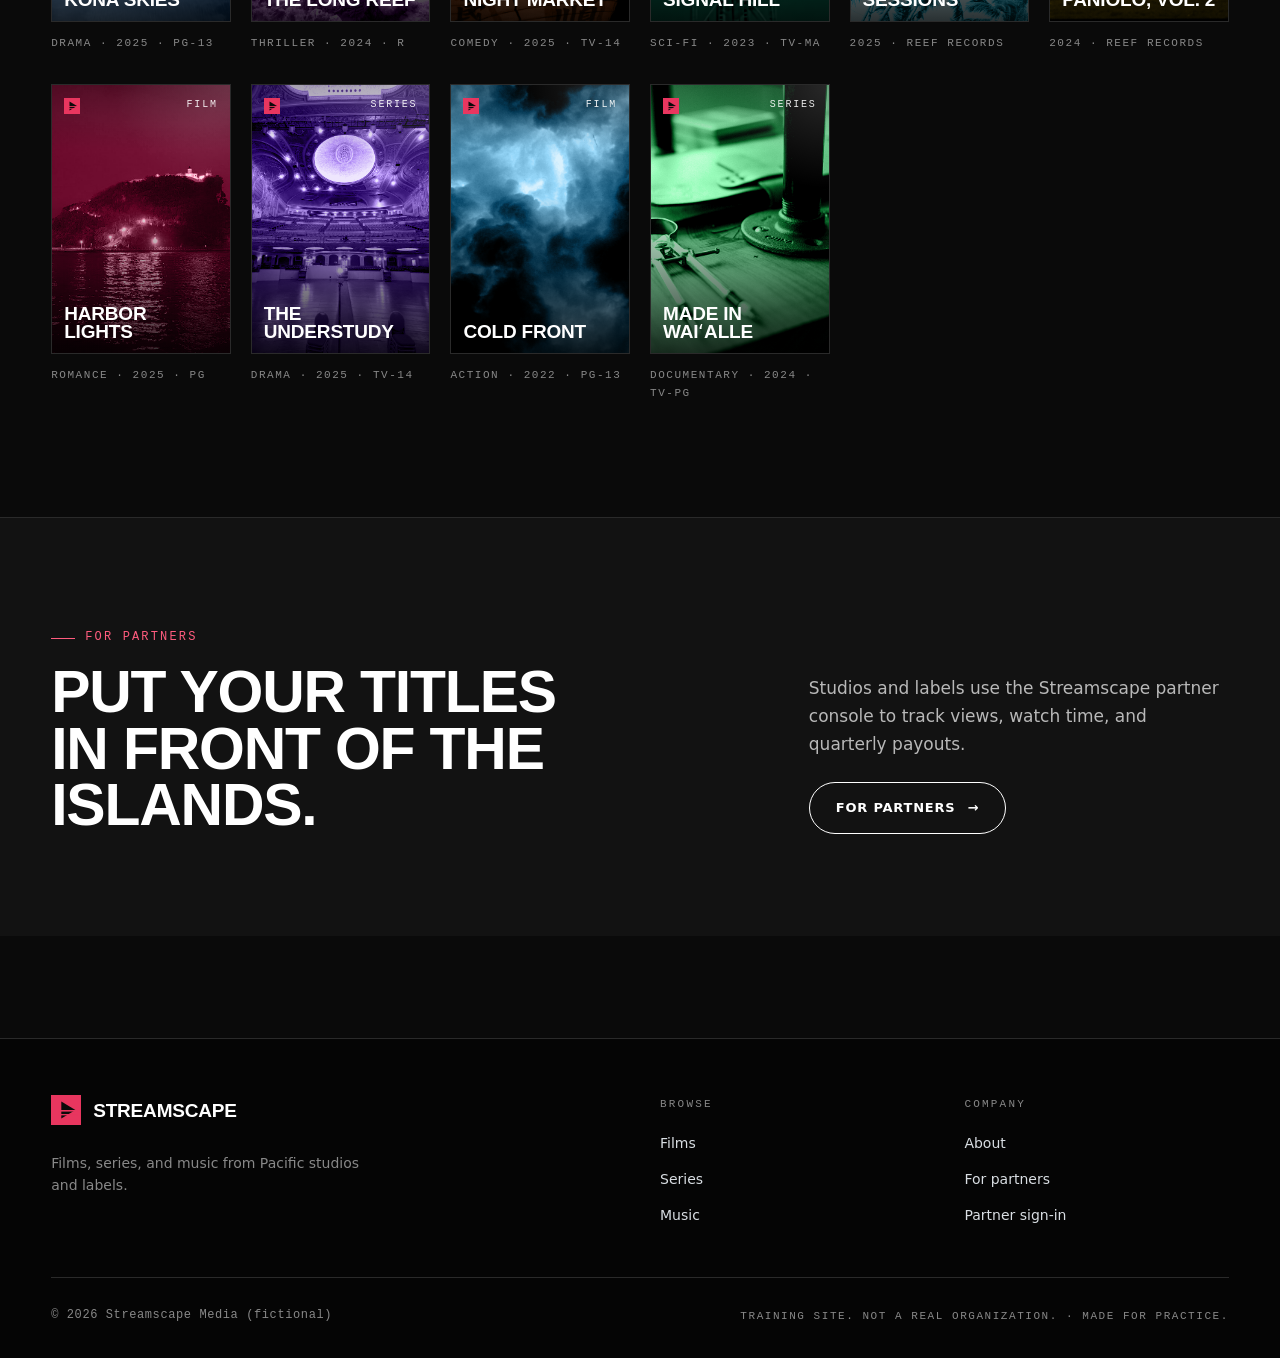
==== commit a82e18ad: "10/3/26" ====
--- a/index.html
+++ b/index.html
@@ -100,5 +100,7 @@
 <script src="assets/js/data.js"></script>
 <script src="assets/js/app.js"></script>
 <script src="assets/js/public.js"></script>
+<script src="assets/js/kapu-challenges.js"></script>
+<script src="assets/js/kapu-notebook.js"></script>
 </body>
 </html>
